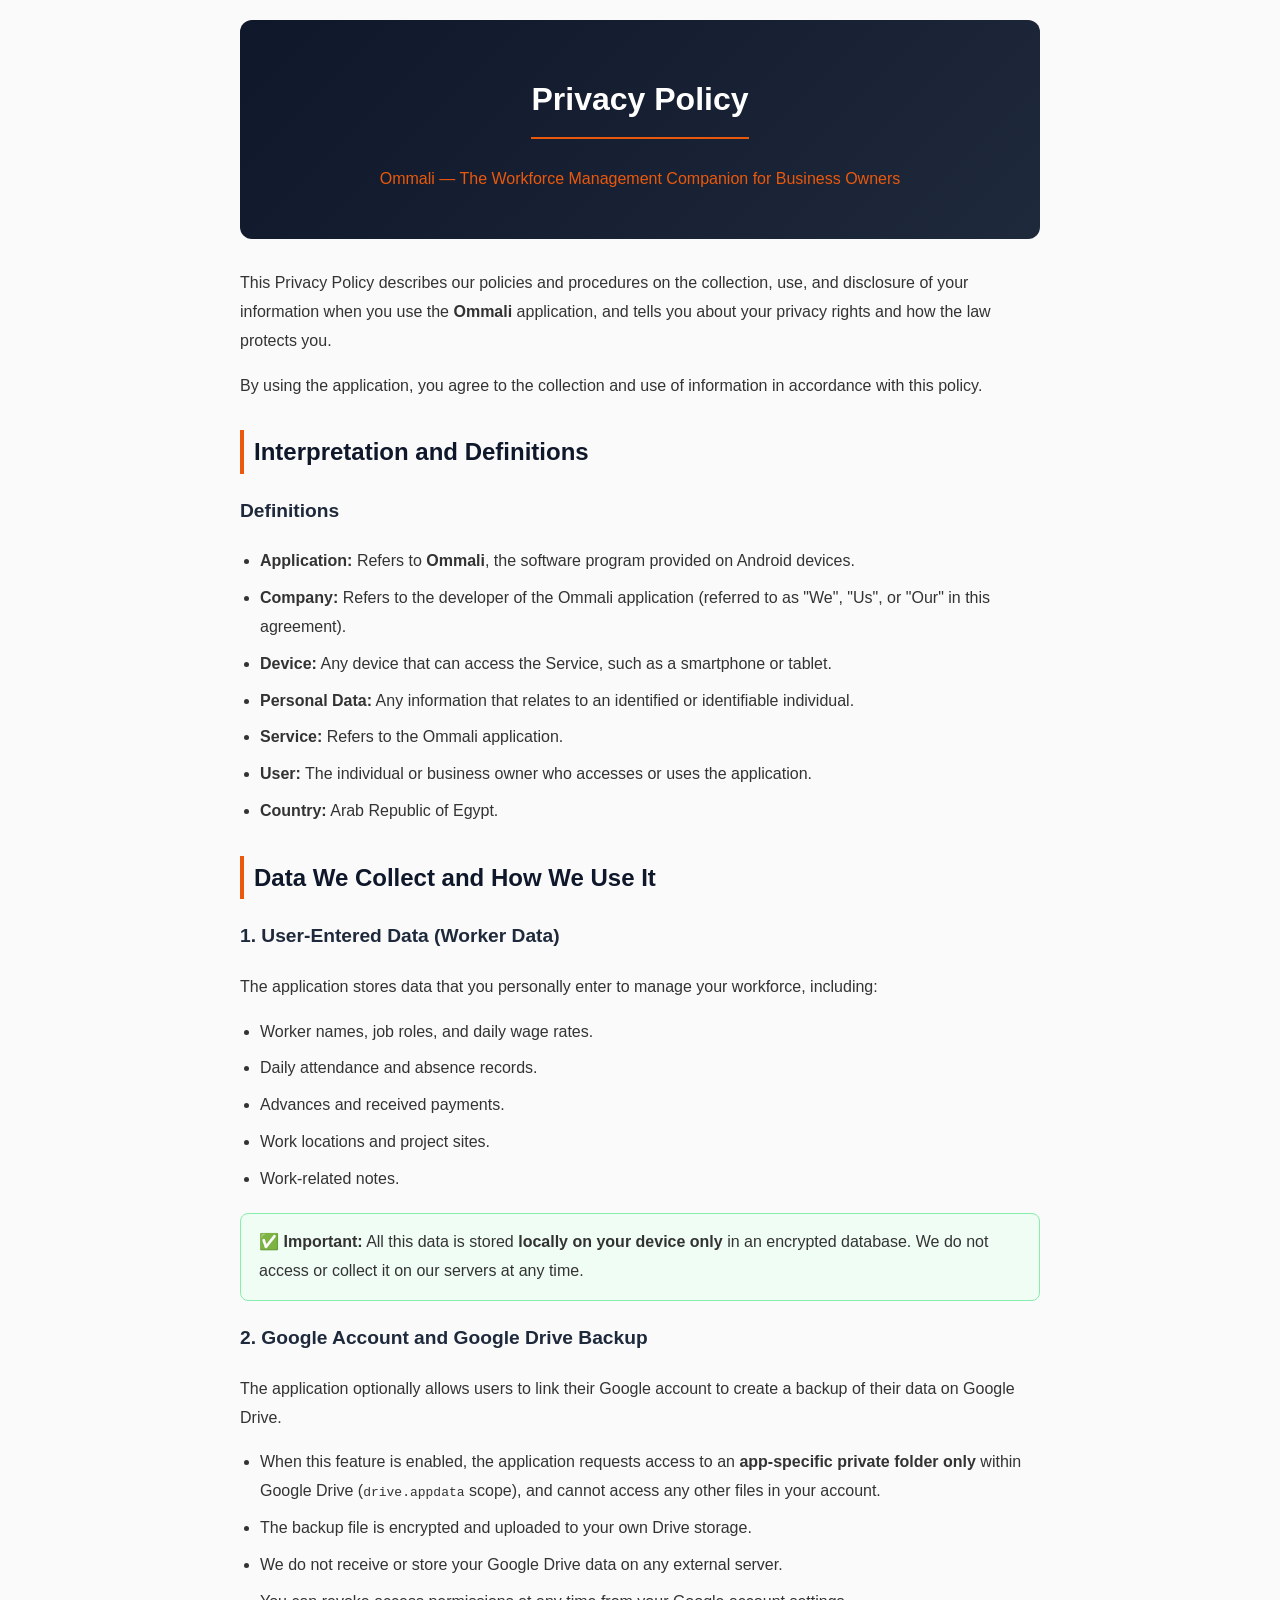
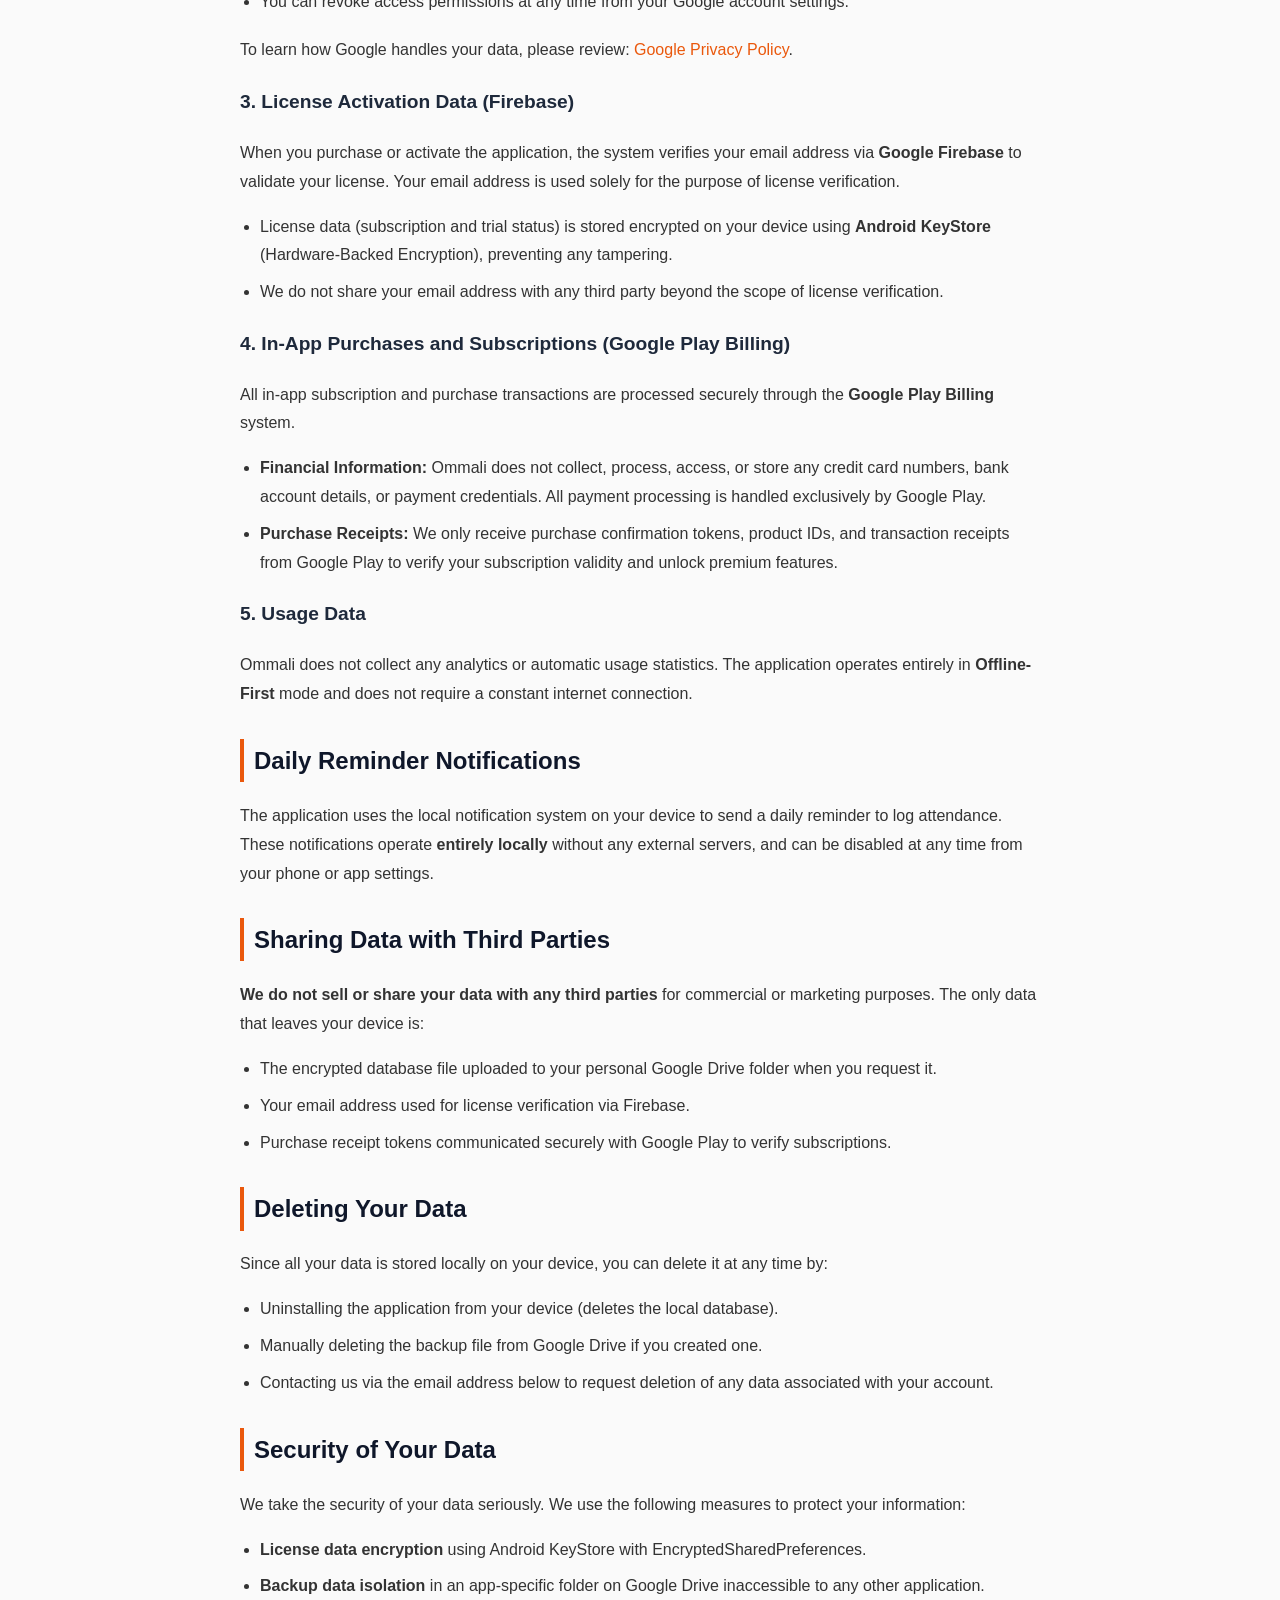
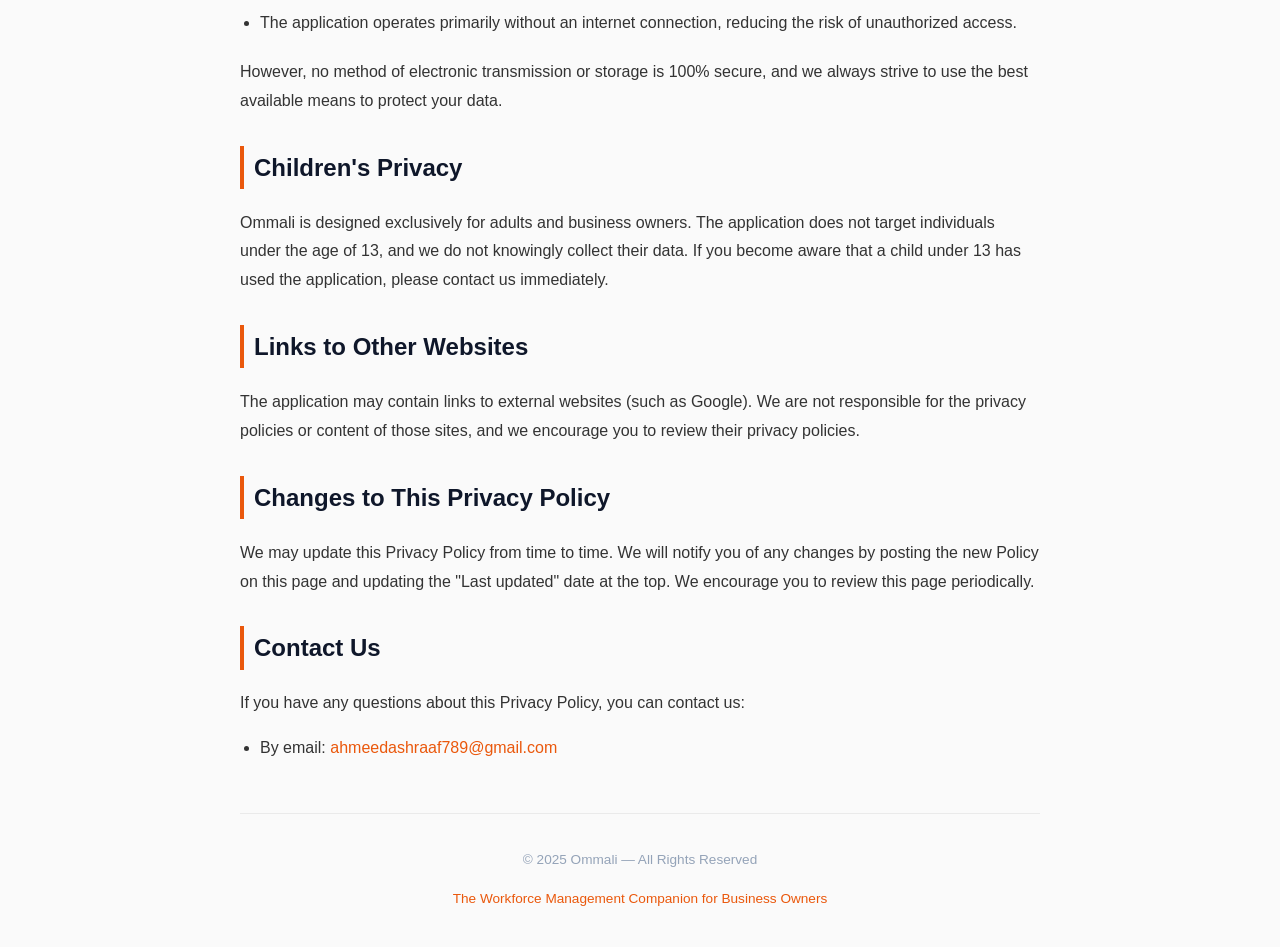
==== privacy_policy.html @ 7aa9bc31 "add privacy policy" ====
<!DOCTYPE html>
<html lang="en">

<head>
    <meta charset="UTF-8">
    <meta name="viewport" content="width=device-width, initial-scale=1.0">
    <title>Privacy Policy - Ommali</title>
    <style>
        body {
            font-family: -apple-system, BlinkMacSystemFont, "Segoe UI", Roboto, Helvetica, Arial, sans-serif;
            line-height: 1.8;
            margin: 0 auto;
            padding: 20px;
            color: #333;
            max-width: 800px;
            background-color: #fafafa;
        }

        h1 {
            font-size: 2em;
            border-bottom: 2px solid #EA580C;
            padding-bottom: 10px;
            color: #0F172A;
        }

        h2 {
            font-size: 1.5em;
            margin-top: 30px;
            color: #0F172A;
            border-left: 4px solid #EA580C;
            padding-left: 10px;
        }

        h3 {
            font-size: 1.2em;
            margin-top: 20px;
            color: #1E293B;
        }

        a {
            color: #EA580C;
            text-decoration: none;
        }

        a:hover {
            text-decoration: underline;
        }

        ul {
            margin-bottom: 20px;
            padding-left: 20px;
        }

        li {
            margin-bottom: 8px;
        }

        p {
            margin-bottom: 15px;
        }

        .header-box {
            background: linear-gradient(135deg, #0F172A 0%, #1E293B 100%);
            color: white;
            padding: 30px;
            border-radius: 12px;
            margin-bottom: 30px;
            text-align: center;
        }

        .header-box h1 {
            color: white;
            border-bottom: 2px solid #EA580C;
            display: inline-block;
            padding-bottom: 8px;
        }

        .tagline {
            color: #EA580C;
            font-size: 1em;
            margin-top: 5px;
        }

        .last-updated {
            background: #FFF7ED;
            border: 1px solid #EA580C;
            border-radius: 8px;
            padding: 10px 16px;
            margin-bottom: 25px;
            font-size: 0.9em;
            color: #92400E;
        }

        .highlight-box {
            background: #F0FDF4;
            border: 1px solid #86EFAC;
            border-radius: 8px;
            padding: 14px 18px;
            margin: 15px 0;
        }

        footer {
            margin-top: 50px;
            padding-top: 20px;
            border-top: 1px solid #eaeaea;
            text-align: center;
            font-size: 0.85em;
            color: #94A3B8;
        }
    </style>
</head>

<body>

    <div class="header-box">
        <h1>Privacy Policy</h1>
        <p class="tagline">Ommali — The Workforce Management Companion for Business Owners</p>
    </div>

    <p>This Privacy Policy describes our policies and procedures on the collection, use, and disclosure of your
        information when you use the <strong>Ommali</strong> application, and tells you about your privacy rights and
        how the law protects you.</p>
    <p>By using the application, you agree to the collection and use of information in accordance with this policy.</p>

    <h2>Interpretation and Definitions</h2>

    <h3>Definitions</h3>
    <ul>
        <li><strong>Application:</strong> Refers to <strong>Ommali</strong>, the software program provided on Android
            devices.</li>
        <li><strong>Company:</strong> Refers to the developer of the Ommali application (referred to as "We", "Us", or
            "Our" in this agreement).</li>
        <li><strong>Device:</strong> Any device that can access the Service, such as a smartphone or tablet.</li>
        <li><strong>Personal Data:</strong> Any information that relates to an identified or identifiable individual.
        </li>
        <li><strong>Service:</strong> Refers to the Ommali application.</li>
        <li><strong>User:</strong> The individual or business owner who accesses or uses the application.</li>
        <li><strong>Country:</strong> Arab Republic of Egypt.</li>
    </ul>

    <h2>Data We Collect and How We Use It</h2>

    <h3>1. User-Entered Data (Worker Data)</h3>
    <p>The application stores data that you personally enter to manage your workforce, including:</p>
    <ul>
        <li>Worker names, job roles, and daily wage rates.</li>
        <li>Daily attendance and absence records.</li>
        <li>Advances and received payments.</li>
        <li>Work locations and project sites.</li>
        <li>Work-related notes.</li>
    </ul>
    <div class="highlight-box">
        ✅ <strong>Important:</strong> All this data is stored <strong>locally on your device only</strong> in an
        encrypted database. We do not access or collect it on our servers at any time.
    </div>

    <h3>2. Google Account and Google Drive Backup</h3>
    <p>The application optionally allows users to link their Google account to create a backup of their data on Google
        Drive.</p>
    <ul>
        <li>When this feature is enabled, the application requests access to an <strong>app-specific private folder
                only</strong> within Google Drive (<code>drive.appdata</code> scope), and cannot access any other files
            in your account.</li>
        <li>The backup file is encrypted and uploaded to your own Drive storage.</li>
        <li>We do not receive or store your Google Drive data on any external server.</li>
        <li>You can revoke access permissions at any time from your Google account settings.</li>
    </ul>
    <p>To learn how Google handles your data, please review: <a href="https://policies.google.com/privacy"
            target="_blank">Google Privacy Policy</a>.</p>

    <h3>3. License Activation Data (Firebase)</h3>
    <p>When you purchase or activate the application, the system verifies your email address via <strong>Google Firebase</strong> to
        validate your license. Your email address is used solely for the purpose of license verification.</p>
    <ul>
        <li>License data (subscription and trial status) is stored encrypted on your device using <strong>Android
                KeyStore</strong> (Hardware-Backed Encryption), preventing any tampering.</li>
        <li>We do not share your email address with any third party beyond the scope of license verification.</li>
    </ul>

    <h3>4. In-App Purchases and Subscriptions (Google Play Billing)</h3>
    <p>All in-app subscription and purchase transactions are processed securely through the <strong>Google Play Billing</strong> system.</p>
    <ul>
        <li><strong>Financial Information:</strong> Ommali does not collect, process, access, or store any credit card numbers, bank account details, or payment credentials. All payment processing is handled exclusively by Google Play.</li>
        <li><strong>Purchase Receipts:</strong> We only receive purchase confirmation tokens, product IDs, and transaction receipts from Google Play to verify your subscription validity and unlock premium features.</li>
    </ul>

    <h3>5. Usage Data</h3>
    <p>Ommali does not collect any analytics or automatic usage statistics. The application operates entirely in
        <strong>Offline-First</strong> mode and does not require a constant internet connection.</p>

    <h2>Daily Reminder Notifications</h2>
    <p>The application uses the local notification system on your device to send a daily reminder to log attendance.
        These notifications operate <strong>entirely locally</strong> without any external servers, and can be disabled
        at any time from your phone or app settings.</p>

    <h2>Sharing Data with Third Parties</h2>
    <p><strong>We do not sell or share your data with any third parties</strong> for commercial or marketing purposes.
        The only data that leaves your device is:</p>
    <ul>
        <li>The encrypted database file uploaded to your personal Google Drive folder when you request it.</li>
        <li>Your email address used for license verification via Firebase.</li>
        <li>Purchase receipt tokens communicated securely with Google Play to verify subscriptions.</li>
    </ul>

    <h2>Deleting Your Data</h2>
    <p>Since all your data is stored locally on your device, you can delete it at any time by:</p>
    <ul>
        <li>Uninstalling the application from your device (deletes the local database).</li>
        <li>Manually deleting the backup file from Google Drive if you created one.</li>
        <li>Contacting us via the email address below to request deletion of any data associated with your account.</li>
    </ul>

    <h2>Security of Your Data</h2>
    <p>We take the security of your data seriously. We use the following measures to protect your information:</p>
    <ul>
        <li><strong>License data encryption</strong> using Android KeyStore with EncryptedSharedPreferences.</li>
        <li><strong>Backup data isolation</strong> in an app-specific folder on Google Drive inaccessible to any other
            application.</li>
        <li>The application operates primarily without an internet connection, reducing the risk of unauthorized access.
        </li>
    </ul>
    <p>However, no method of electronic transmission or storage is 100% secure, and we always strive to use the best
        available means to protect your data.</p>

    <h2>Children's Privacy</h2>
    <p>Ommali is designed exclusively for adults and business owners. The application does not target individuals under
        the age of 13, and we do not knowingly collect their data. If you become aware that a child under 13 has used
        the application, please contact us immediately.</p>

    <h2>Links to Other Websites</h2>
    <p>The application may contain links to external websites (such as Google). We are not responsible for the privacy
        policies or content of those sites, and we encourage you to review their privacy policies.</p>

    <h2>Changes to This Privacy Policy</h2>
    <p>We may update this Privacy Policy from time to time. We will notify you of any changes by posting the new Policy
        on this page and updating the "Last updated" date at the top. We encourage you to review this page periodically.
    </p>

    <h2>Contact Us</h2>
    <p>If you have any questions about this Privacy Policy, you can contact us:</p>
    <ul>
        <li>By email: <a href="mailto:ahmeedashraaf789@gmail.com">ahmeedashraaf789@gmail.com</a></li>
    </ul>

    <footer>
        <p>&copy; 2025 Ommali &mdash; All Rights Reserved</p>
        <p style="color: #EA580C;">The Workforce Management Companion for Business Owners</p>
    </footer>

</body>

</html>
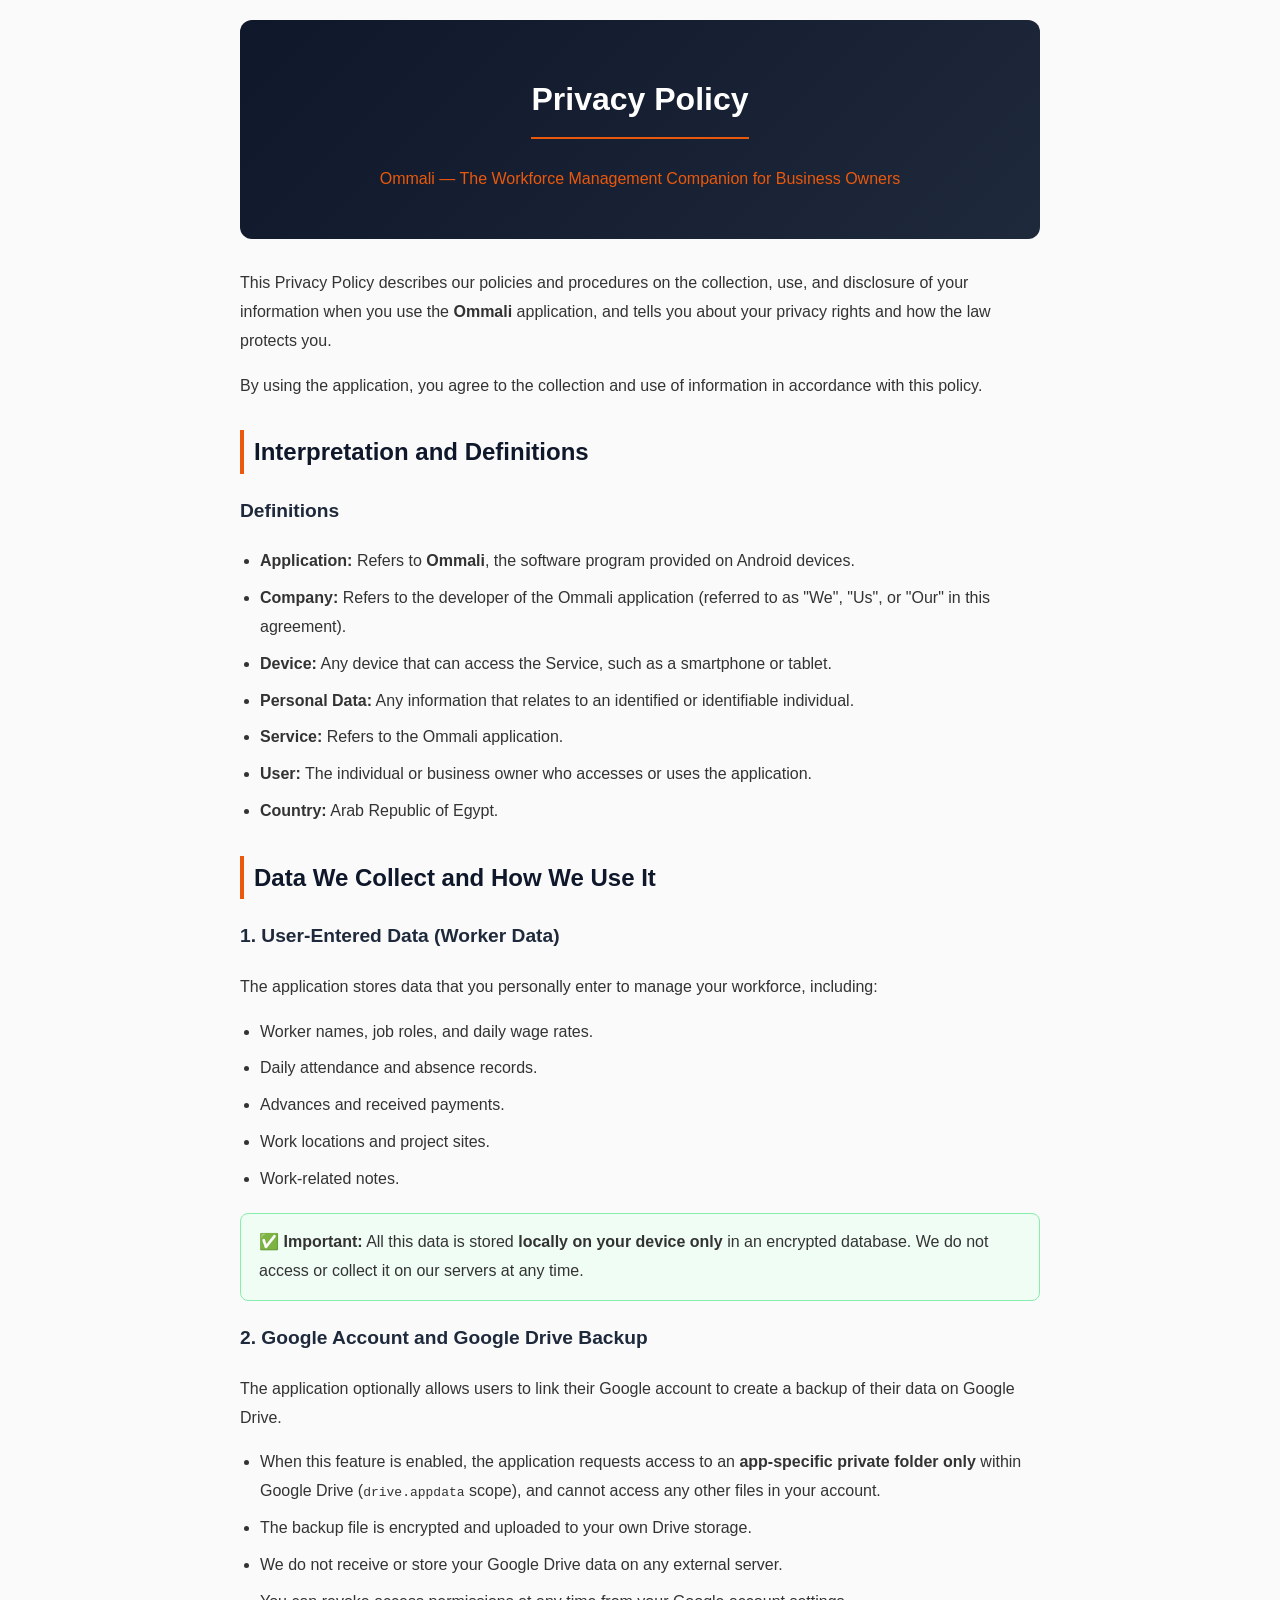
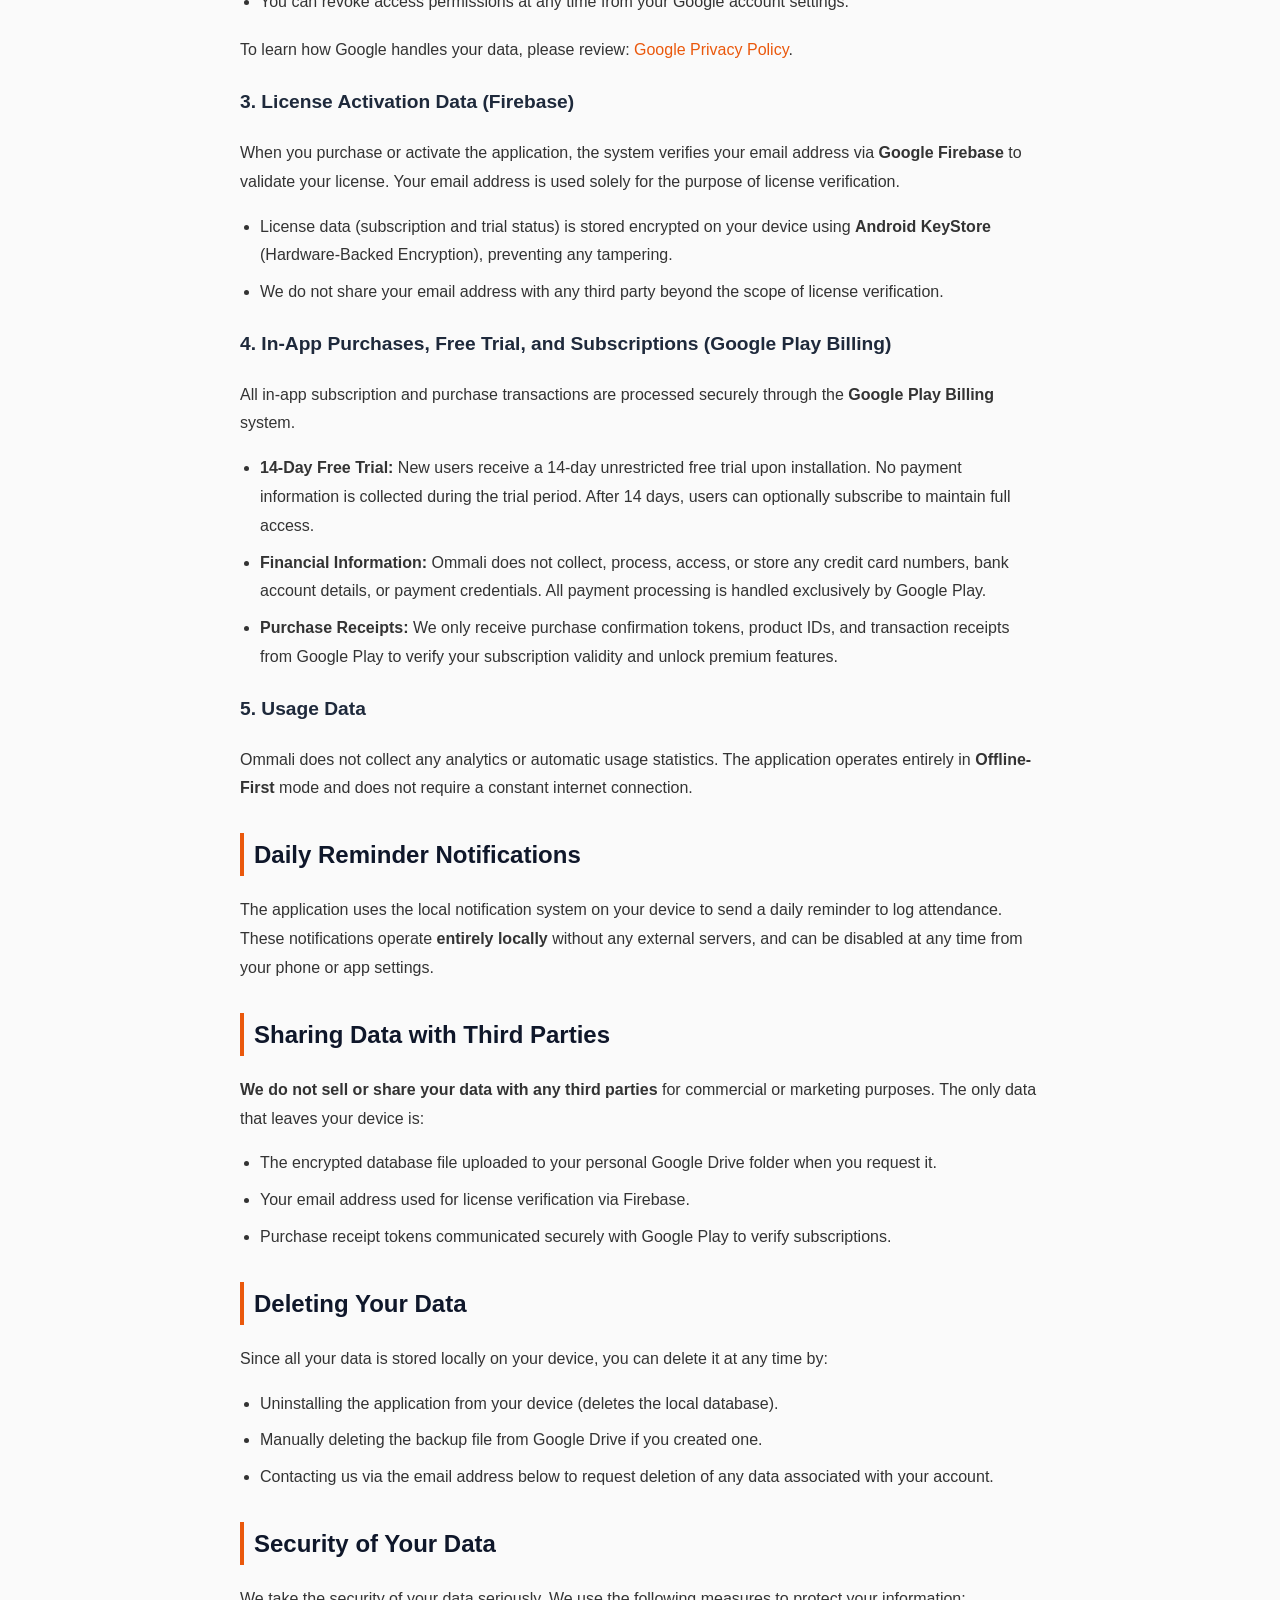
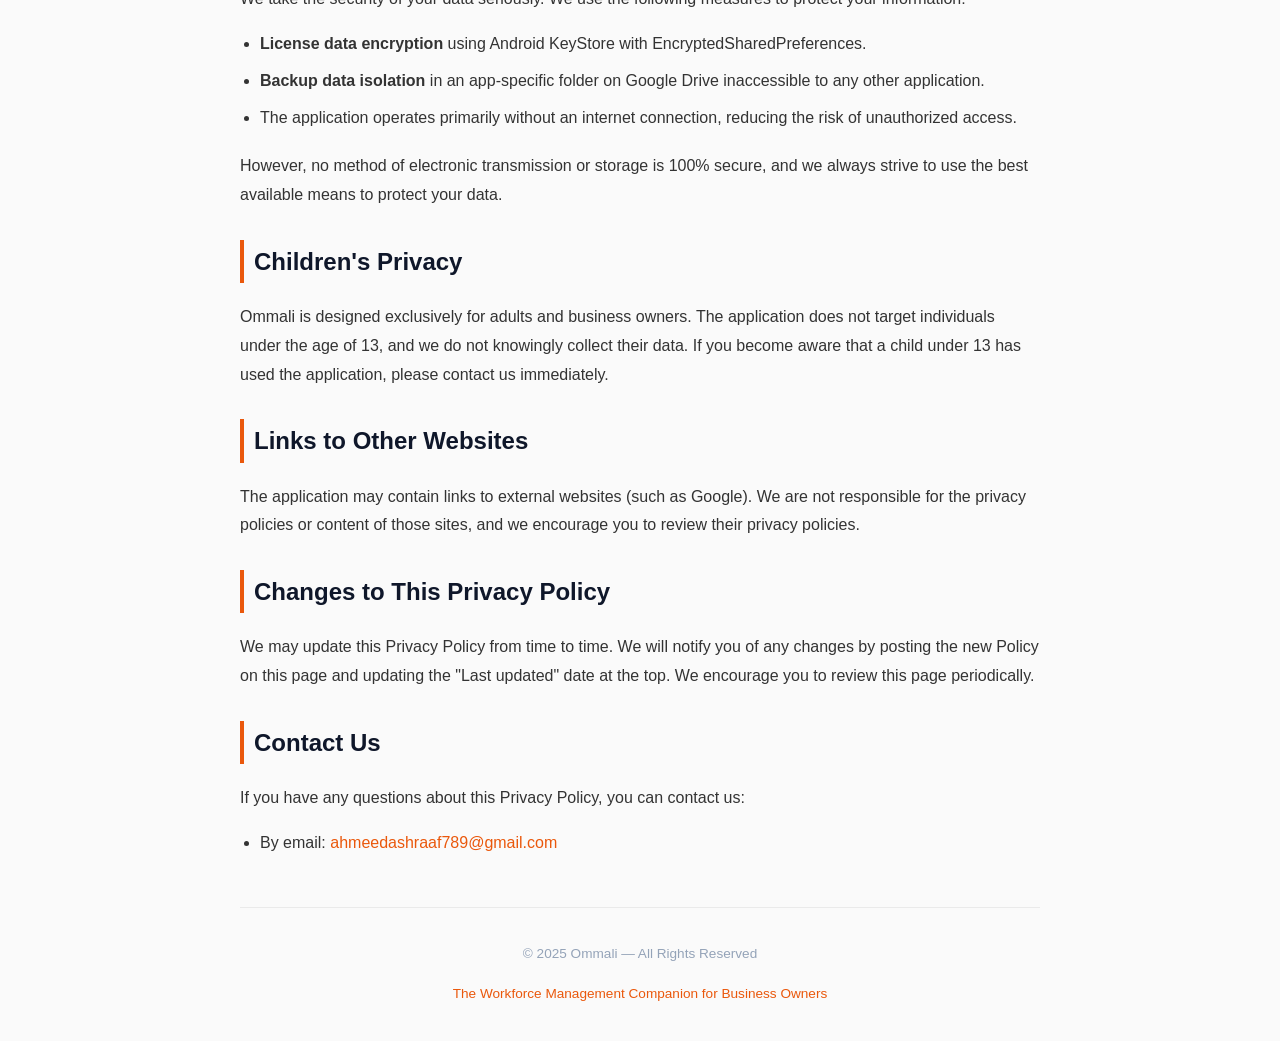
==== commit d258e0cf: "fix open links" ====
--- a/privacy_policy.html
+++ b/privacy_policy.html
@@ -177,9 +177,10 @@
         <li>We do not share your email address with any third party beyond the scope of license verification.</li>
     </ul>
 
-    <h3>4. In-App Purchases and Subscriptions (Google Play Billing)</h3>
+    <h3>4. In-App Purchases, Free Trial, and Subscriptions (Google Play Billing)</h3>
     <p>All in-app subscription and purchase transactions are processed securely through the <strong>Google Play Billing</strong> system.</p>
     <ul>
+        <li><strong>14-Day Free Trial:</strong> New users receive a 14-day unrestricted free trial upon installation. No payment information is collected during the trial period. After 14 days, users can optionally subscribe to maintain full access.</li>
         <li><strong>Financial Information:</strong> Ommali does not collect, process, access, or store any credit card numbers, bank account details, or payment credentials. All payment processing is handled exclusively by Google Play.</li>
         <li><strong>Purchase Receipts:</strong> We only receive purchase confirmation tokens, product IDs, and transaction receipts from Google Play to verify your subscription validity and unlock premium features.</li>
     </ul>
